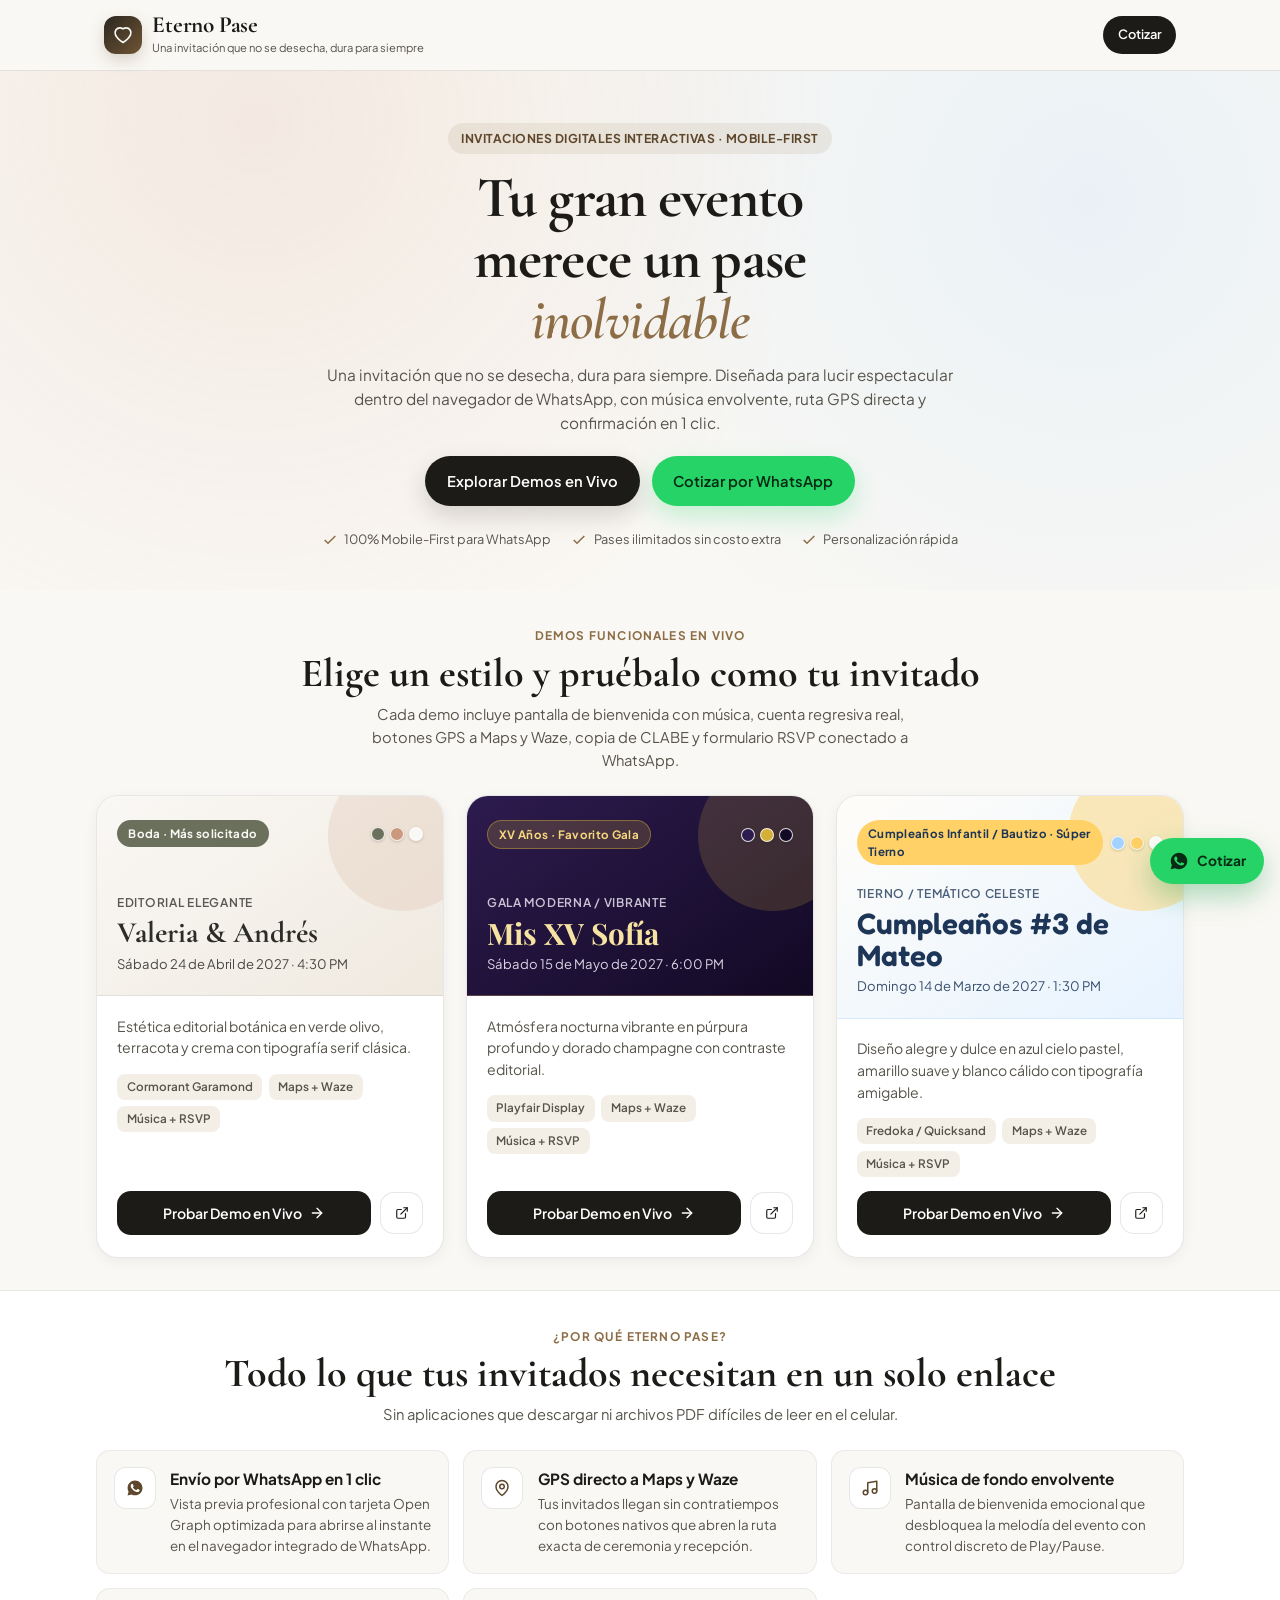
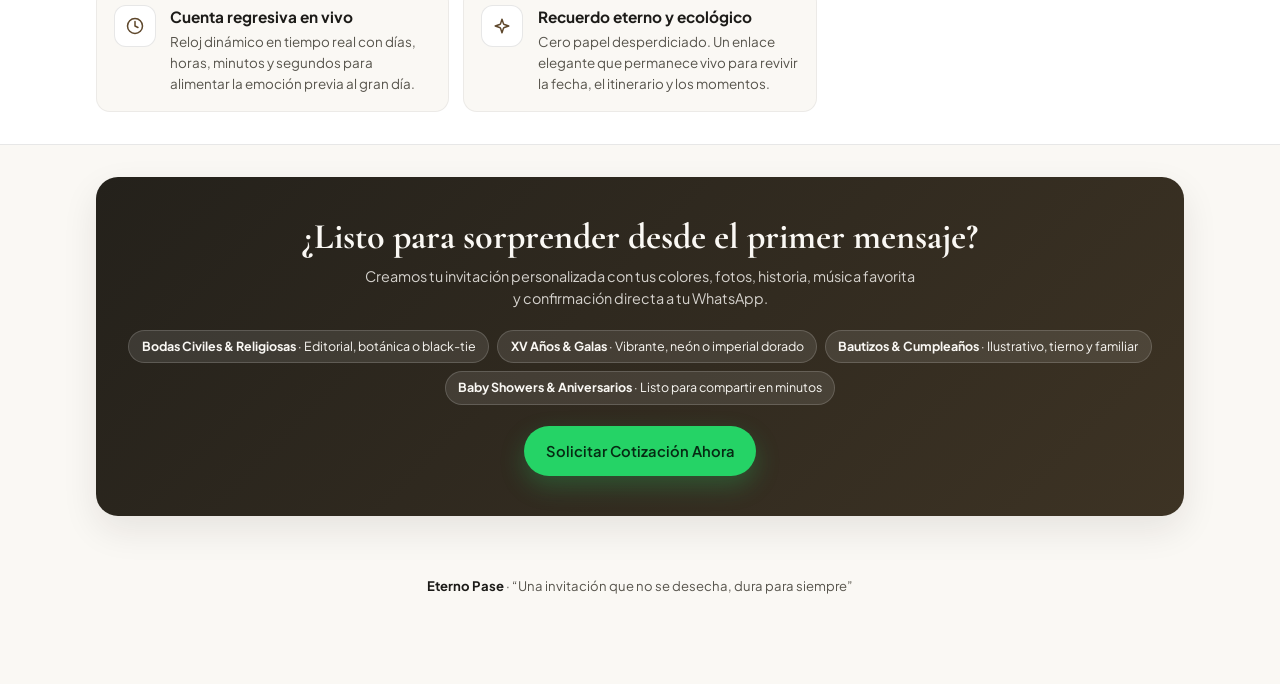
==== index.html @ 6868d81e "feat: plataforma web oficial de demostración Eterno Pase" ====
<!DOCTYPE html>
<html lang="es">
<head>
  <meta charset="UTF-8" />
  <meta name="viewport" content="width=device-width, initial-scale=1.0, viewport-fit=cover" />
  <title>Eterno Pase — Una invitación que no se desecha, dura para siempre</title>
  <meta name="description" content="Plataforma oficial de demostración de Eterno Pase. Invitaciones digitales interactivas para Bodas, XV Años y Cumpleaños con envío en 1 clic por WhatsApp, GPS, música y RSVP." />
  <meta name="theme-color" content="#FAF8F4" />

  <!-- Open Graph / WhatsApp Preview -->
  <meta property="og:type" content="website" />
  <meta property="og:locale" content="es_MX" />
  <meta property="og:site_name" content="Eterno Pase" />
  <meta property="og:title" content="Eterno Pase | Una invitación que no se desecha, dura para siempre" />
  <meta property="og:description" content="Explora nuestras demos interactivas para Boda, XV Años y Cumpleaños Infantil. Diseñadas para abrirse al instante desde WhatsApp." />
  <meta property="og:image" content="assets/og-eterno-pase.svg" />
  <meta name="twitter:card" content="summary_large_image" />

  <!-- Google Fonts para el Hub y las 3 identidades visuales -->
  <link rel="preconnect" href="https://fonts.googleapis.com" />
  <link rel="preconnect" href="https://fonts.gstatic.com" crossorigin />
  <link
    href="https://fonts.googleapis.com/css2?family=Cormorant+Garamond:ital,wght@0,600;0,700;1,500&family=Fredoka:wght@500;600;700&family=Montserrat:wght@400;500;600;700&family=Playfair+Display:ital,wght@0,600;0,700;1,500&family=Plus+Jakarta+Sans:wght@400;500;600;700;800&family=Quicksand:wght@500;600;700&display=swap"
    rel="stylesheet"
  />

  <link rel="stylesheet" href="css/main.css" />
  <link rel="stylesheet" href="css/invitations.css" />
</head>
<body>
  <!-- VISTA 1: LANDING / HUB DE DEMOS (/) -->
  <div id="ep-hub-view">
    <header class="ep-header">
      <div class="ep-header__inner">
        <a href="#inicio" class="ep-brand" aria-label="Inicio Eterno Pase">
          <div class="ep-brand__mark" aria-hidden="true">
            <svg width="20" height="20" viewBox="0 0 24 24" fill="none" stroke="currentColor" stroke-width="2" stroke-linecap="round" stroke-linejoin="round">
              <path d="M12 21s-7-4.5-9-9.2C1.2 7.5 4.2 3.5 8.3 3.5c2.1 0 3.7 1.2 3.7 1.2s1.6-1.2 3.7-1.2c4.1 0 7.1 4 5.3 8.3C19 16.5 12 21 12 21Z" />
            </svg>
          </div>
          <div class="ep-brand__copy">
            <span class="ep-brand__logo">Eterno Pase</span>
            <span class="ep-brand__slogan">Una invitación que no se desecha, dura para siempre</span>
          </div>
        </a>

        <a
          class="ep-header__cta"
          href="https://wa.me/5215657978859?text=%C2%A1Hola%20Eterno%20Pase!%20Quiero%20cotizar%20una%20invitaci%C3%B3n%20digital%20personalizada."
          target="_blank"
          rel="noopener noreferrer"
        >
          <span>Cotizar</span>
        </a>
      </div>
    </header>

    <main id="inicio">
      <!-- Hero Principal -->
      <section class="ep-hero">
        <div class="ep-container">
          <span class="ep-pill-eyebrow">Invitaciones Digitales Interactivas · Mobile-First</span>
          <h1 class="ep-hero__title">
            Tu gran evento merece un pase <em>inolvidable</em>
          </h1>
          <p class="ep-hero__subtitle">
            Una invitación que no se desecha, dura para siempre. Diseñada para lucir espectacular dentro del navegador de WhatsApp, con música envolvente, ruta GPS directa y confirmación en 1 clic.
          </p>

          <div class="ep-hero__actions">
            <a href="#catalogo-demos" class="ep-btn ep-btn--primary">Explorar Demos en Vivo</a>
            <a
              href="https://wa.me/5215657978859?text=%C2%A1Hola%20Eterno%20Pase!%20Vi%20su%20plataforma%20y%20me%20gustar%C3%ADa%20cotizar%20mi%20invitaci%C3%B3n."
              target="_blank"
              rel="noopener noreferrer"
              class="ep-btn ep-btn--whatsapp"
            >
              Cotizar por WhatsApp
            </a>
          </div>

          <div class="ep-trust-strip" aria-label="Ventajas de Eterno Pase">
            <span class="ep-trust-item">
              <svg width="16" height="16" viewBox="0 0 24 24" fill="none" stroke="currentColor" stroke-width="2.2"><polyline points="20 6 9 17 4 12" /></svg>
              <span>100% Mobile-First para WhatsApp</span>
            </span>
            <span class="ep-trust-item">
              <svg width="16" height="16" viewBox="0 0 24 24" fill="none" stroke="currentColor" stroke-width="2.2"><polyline points="20 6 9 17 4 12" /></svg>
              <span>Pases ilimitados sin costo extra</span>
            </span>
            <span class="ep-trust-item">
              <svg width="16" height="16" viewBox="0 0 24 24" fill="none" stroke="currentColor" stroke-width="2.2"><polyline points="20 6 9 17 4 12" /></svg>
              <span>Personalización rápida</span>
            </span>
          </div>
        </div>
      </section>

      <!-- Catálogo Interactivo de 3 Demos -->
      <section class="ep-section" id="catalogo-demos">
        <div class="ep-container">
          <div class="ep-section-head">
            <span class="ep-section-head__kicker">Demos Funcionales en Vivo</span>
            <h2 class="ep-section-head__title">Elige un estilo y pruébalo como tu invitado</h2>
            <p class="ep-section-head__desc">
              Cada demo incluye pantalla de bienvenida con música, cuenta regresiva real, botones GPS a Maps y Waze, copia de CLABE y formulario RSVP conectado a WhatsApp.
            </p>
          </div>

          <div class="ep-demos-grid" id="ep-demos-grid">
            <article class="ep-demo-card" data-demo-card="boda">
              <div class="ep-demo-preview ep-demo-preview--boda">
                <div class="ep-demo-preview__top">
                  <span class="ep-demo-badge">Boda · Más solicitado</span>
                  <div class="ep-demo-swatches" aria-label="Paleta de colores">
                    <span class="ep-swatch" style="background:#6B705C" title="#6B705C"></span>
                    <span class="ep-swatch" style="background:#CB997E" title="#CB997E"></span>
                    <span class="ep-swatch" style="background:#FAF8F5" title="#FAF8F5"></span>
                  </div>
                </div>
                <div class="ep-demo-preview__main">
                  <div class="ep-demo-preview__style">Editorial Elegante</div>
                  <h3 class="ep-demo-preview__title">Valeria &amp; Andrés</h3>
                  <div class="ep-demo-preview__meta">Sábado 24 de Abril de 2027 · 4:30 PM</div>
                </div>
              </div>
              <div class="ep-demo-card__body">
                <p class="ep-demo-card__desc">Estética editorial botánica en verde olivo, terracota y crema con tipografía serif clásica.</p>
                <div class="ep-demo-card__actions">
                  <button type="button" class="ep-demo-launch-btn" data-open-demo="boda">Probar Demo en Vivo →</button>
                  <a class="ep-demo-direct-link" href="boda.html" title="Abrir ruta directa">Abrir</a>
                </div>
              </div>
            </article>

            <article class="ep-demo-card" data-demo-card="xv">
              <div class="ep-demo-preview ep-demo-preview--xv">
                <div class="ep-demo-preview__top">
                  <span class="ep-demo-badge">XV Años · Favorito Gala</span>
                  <div class="ep-demo-swatches" aria-label="Paleta de colores">
                    <span class="ep-swatch" style="background:#2D1B4E" title="#2D1B4E"></span>
                    <span class="ep-swatch" style="background:#D4AF37" title="#D4AF37"></span>
                    <span class="ep-swatch" style="background:#120924" title="#120924"></span>
                  </div>
                </div>
                <div class="ep-demo-preview__main">
                  <div class="ep-demo-preview__style">Gala Moderna / Vibrante</div>
                  <h3 class="ep-demo-preview__title">Mis XV Sofía</h3>
                  <div class="ep-demo-preview__meta">Sábado 15 de Mayo de 2027 · 6:00 PM</div>
                </div>
              </div>
              <div class="ep-demo-card__body">
                <p class="ep-demo-card__desc">Atmósfera nocturna vibrante en púrpura profundo y dorado champagne con contraste editorial.</p>
                <div class="ep-demo-card__actions">
                  <button type="button" class="ep-demo-launch-btn" data-open-demo="xv">Probar Demo en Vivo →</button>
                  <a class="ep-demo-direct-link" href="xv.html" title="Abrir ruta directa">Abrir</a>
                </div>
              </div>
            </article>

            <article class="ep-demo-card" data-demo-card="cumpleanos">
              <div class="ep-demo-preview ep-demo-preview--cumpleanos">
                <div class="ep-demo-preview__top">
                  <span class="ep-demo-badge">Cumpleaños Infantil · Súper Tierno</span>
                  <div class="ep-demo-swatches" aria-label="Paleta de colores">
                    <span class="ep-swatch" style="background:#A2D2FF" title="#A2D2FF"></span>
                    <span class="ep-swatch" style="background:#FFD166" title="#FFD166"></span>
                    <span class="ep-swatch" style="background:#FFFDF9" title="#FFFDF9"></span>
                  </div>
                </div>
                <div class="ep-demo-preview__main">
                  <div class="ep-demo-preview__style">Tierno / Temático Celeste</div>
                  <h3 class="ep-demo-preview__title">Cumpleaños #3 de Mateo</h3>
                  <div class="ep-demo-preview__meta">Domingo 14 de Marzo de 2027 · 1:30 PM</div>
                </div>
              </div>
              <div class="ep-demo-card__body">
                <p class="ep-demo-card__desc">Diseño alegre y dulce en azul cielo pastel, amarillo suave y blanco cálido con tipografía amigable.</p>
                <div class="ep-demo-card__actions">
                  <button type="button" class="ep-demo-launch-btn" data-open-demo="cumpleanos">Probar Demo en Vivo →</button>
                  <a class="ep-demo-direct-link" href="cumpleanos.html" title="Abrir ruta directa">Abrir</a>
                </div>
              </div>
            </article>
          </div>
        </div>
      </section>

      <!-- Beneficios Clave -->
      <section class="ep-section ep-benefits-section" id="beneficios">
        <div class="ep-container">
          <div class="ep-section-head">
            <span class="ep-section-head__kicker">¿Por qué Eterno Pase?</span>
            <h2 class="ep-section-head__title">Todo lo que tus invitados necesitan en un solo enlace</h2>
            <p class="ep-section-head__desc">
              Sin aplicaciones que descargar ni archivos PDF difíciles de leer en el celular.
            </p>
          </div>

          <div class="ep-benefits-grid" id="ep-benefits-grid"></div>
        </div>
      </section>

      <!-- Banner Final CTA -->
      <section class="ep-section">
        <div class="ep-container">
          <div class="ep-cta-banner">
            <h2 class="ep-cta-banner__title">¿Listo para sorprender desde el primer mensaje?</h2>
            <p class="ep-cta-banner__text">
              Creamos tu invitación personalizada con tus colores, fotos, historia, música favorita y confirmación directa a tu WhatsApp.
            </p>
            <div class="ep-usecases-pills" id="ep-usecases-pills"></div>
            <a
              href="https://wa.me/5215657978859?text=%C2%A1Hola%20Eterno%20Pase!%20Me%20encantaron%20sus%20demos%20y%20quiero%20cotizar%20la%20m%C3%ADa."
              target="_blank"
              rel="noopener noreferrer"
              class="ep-btn ep-btn--whatsapp"
            >
              Solicitar Cotización Ahora
            </a>
          </div>
        </div>
      </section>
    </main>

    <footer class="ep-footer">
      <div class="ep-container">
        <strong>Eterno Pase</strong> · “Una invitación que no se desecha, dura para siempre”
      </div>
    </footer>
  </div>

  <!-- VISTA 2-4: MOTOR DE INVITACIONES INTERACTIVAS -->
  <div id="ep-demo-view" class="is-hidden"></div>

  <!-- Botón flotante directo a WhatsApp en el Hub -->
  <a
    id="ep-wa-float"
    class="ep-wa-float"
    href="https://wa.me/5215657978859?text=%C2%A1Hola%20Eterno%20Pase!%20Quiero%20cotizar%20una%20invitaci%C3%B3n%20digital."
    target="_blank"
    rel="noopener noreferrer"
    aria-label="Cotizar por WhatsApp"
  >
    <svg width="20" height="20" viewBox="0 0 24 24" fill="currentColor" aria-hidden="true">
      <path d="M12.04 2C6.58 2 2.13 6.45 2.13 11.91c0 1.75.46 3.45 1.32 4.95L2.05 22l5.25-1.38c1.45.79 3.08 1.21 4.74 1.21 5.46 0 9.91-4.45 9.91-9.91S17.5 2 12.04 2zm5.77 14.02c-.24.67-1.4 1.28-1.94 1.36-.5.08-1.13.11-1.82-.11-.42-.13-.96-.31-1.65-.61-2.91-1.26-4.81-4.2-4.96-4.39-.14-.19-1.18-1.57-1.18-3 0-1.43.75-2.13 1.01-2.42.27-.29.58-.36.77-.36.19 0 .39 0 .56.01.18.01.42-.07.66.51.24.59.82 2.02.9 2.16.07.15.12.32.02.51-.1.19-.15.32-.29.49-.15.17-.31.38-.44.51-.15.15-.3.31-.13.61.17.29.77 1.27 1.65 2.05 1.14 1.01 2.09 1.33 2.39 1.48.29.15.46.12.63-.07.17-.19.73-.85.92-1.14.19-.29.39-.24.66-.15.27.1 1.71.81 2 .95.29.15.49.22.56.34.07.12.07.7-.17 1.37z" />
    </svg>
    <span>Cotizar</span>
  </a>

  <!-- Reproductor HTML5 compartido -->
  <audio id="ep-audio-player" preload="auto" loop></audio>

  <!-- Notificación Toast -->
  <div class="ep-toast" id="ep-toast" role="status" aria-live="polite"></div>

  <script src="js/demosConfig.js?v=2"></script>
  <script src="js/audioSynth.js?v=2"></script>
  <script src="js/app.js?v=2"></script>
</body>
</html>
---- css/main.css ----
/* ==========================================================================
   ETERNO PASE — ESTILOS PRINCIPALES DEL HUB / CATÁLOGO & UTILIDADES GLOBALES
   100% Mobile-First | Optimizado para WebView de WhatsApp
   ========================================================================== */

:root {
  --ep-bg: #faf8f4;
  --ep-surface: #ffffff;
  --ep-surface-alt: #f3efe7;
  --ep-ink: #1c1b18;
  --ep-ink-soft: #57544c;
  --ep-accent: #8c6d46;
  --ep-accent-deep: #5e472b;
  --ep-border: rgba(28, 27, 24, 0.1);
  --ep-wa: #25d366;
  --ep-wa-dark: #169c49;
  --ep-radius-lg: 22px;
  --ep-radius-md: 14px;
  --ep-radius-pill: 999px;
  --ep-shadow-sm: 0 4px 14px rgba(28, 27, 24, 0.05);
  --ep-shadow-md: 0 14px 36px rgba(28, 27, 24, 0.09);
  --ep-font-display: 'Cormorant Garamond', Georgia, serif;
  --ep-font-body: 'Plus Jakarta Sans', -apple-system, BlinkMacSystemFont, 'Segoe UI', sans-serif;
}

*,
*::before,
*::after {
  box-sizing: border-box;
  -webkit-tap-highlight-color: transparent;
}

html {
  scroll-behavior: smooth;
  font-size: 16px;
}

body {
  margin: 0;
  min-height: 100dvh;
  background-color: var(--ep-bg);
  color: var(--ep-ink);
  font-family: var(--ep-font-body);
  line-height: 1.55;
  -webkit-font-smoothing: antialiased;
  overflow-x: hidden;
}

img,
svg {
  display: block;
  max-width: 100%;
}

button,
input,
select,
textarea {
  font-family: inherit;
}

a {
  color: inherit;
  text-decoration: none;
}

.is-hidden {
  display: none !important;
}

.sr-only {
  position: absolute;
  width: 1px;
  height: 1px;
  padding: 0;
  margin: -1px;
  overflow: hidden;
  clip: rect(0, 0, 0, 0);
  white-space: nowrap;
  border: 0;
}

/* ==========================================================================
   HEADER MINIMALISTA DE MARCA
   ========================================================================== */

.ep-header {
  position: sticky;
  top: 0;
  z-index: 40;
  background: rgba(250, 248, 244, 0.88);
  backdrop-filter: blur(14px);
  -webkit-backdrop-filter: blur(14px);
  border-bottom: 1px solid var(--ep-border);
}

.ep-header__inner {
  max-width: 1120px;
  margin: 0 auto;
  padding: 0.75rem 1rem;
  display: flex;
  align-items: center;
  justify-content: space-between;
  gap: 0.75rem;
}

.ep-brand {
  display: flex;
  align-items: center;
  gap: 0.65rem;
  min-width: 0;
}

.ep-brand__mark {
  width: 38px;
  height: 38px;
  flex-shrink: 0;
  border-radius: 12px;
  background: linear-gradient(135deg, #2b2720 0%, #6f5534 100%);
  color: #faf8f4;
  display: grid;
  place-items: center;
  box-shadow: 0 6px 16px rgba(94, 71, 43, 0.22);
}

.ep-brand__copy {
  display: flex;
  flex-direction: column;
  min-width: 0;
}

.ep-brand__logo {
  font-family: var(--ep-font-display);
  font-size: 1.45rem;
  font-weight: 700;
  line-height: 1;
  letter-spacing: -0.01em;
  color: var(--ep-ink);
}

.ep-brand__slogan {
  font-size: 0.7rem;
  color: var(--ep-ink-soft);
  white-space: nowrap;
  overflow: hidden;
  text-overflow: ellipsis;
  margin-top: 2px;
}

.ep-header__cta {
  flex-shrink: 0;
  display: inline-flex;
  align-items: center;
  gap: 0.4rem;
  padding: 0.55rem 0.9rem;
  border-radius: var(--ep-radius-pill);
  background: var(--ep-ink);
  color: #ffffff;
  font-size: 0.8rem;
  font-weight: 600;
  transition: transform 0.2s ease, background-color 0.2s ease;
}

.ep-header__cta:hover {
  background: var(--ep-accent-deep);
  transform: translateY(-1px);
}

/* ==========================================================================
   CONTENEDOR PRINCIPAL DEL HUB
   ========================================================================== */

.ep-container {
  width: 100%;
  max-width: 1120px;
  margin: 0 auto;
  padding: 0 1rem;
}

/* ==========================================================================
   HERO COMPACTO MOBILE-FIRST
   ========================================================================== */

.ep-hero {
  position: relative;
  padding: 2.25rem 0 1.75rem;
  text-align: center;
}

.ep-hero::before {
  content: '';
  position: absolute;
  inset: 0;
  background:
    radial-gradient(circle at 20% 10%, rgba(203, 153, 126, 0.16), transparent 52%),
    radial-gradient(circle at 85% 25%, rgba(162, 210, 255, 0.18), transparent 48%);
  pointer-events: none;
  z-index: -1;
}

.ep-pill-eyebrow {
  display: inline-flex;
  align-items: center;
  gap: 0.45rem;
  padding: 0.38rem 0.85rem;
  border-radius: var(--ep-radius-pill);
  background: rgba(140, 109, 70, 0.11);
  color: var(--ep-accent-deep);
  font-size: 0.76rem;
  font-weight: 700;
  letter-spacing: 0.04em;
  text-transform: uppercase;
}

.ep-hero__title {
  font-family: var(--ep-font-display);
  font-size: clamp(2.15rem, 6.5vw, 3.6rem);
  font-weight: 700;
  line-height: 1.06;
  margin: 0.9rem auto 0.75rem;
  max-width: 18ch;
  letter-spacing: -0.015em;
}

.ep-hero__title em {
  font-style: italic;
  color: var(--ep-accent);
  font-weight: 600;
}

.ep-hero__subtitle {
  margin: 0 auto 1.35rem;
  max-width: 58ch;
  font-size: 0.96rem;
  color: var(--ep-ink-soft);
}

.ep-hero__actions {
  display: flex;
  flex-wrap: wrap;
  justify-content: center;
  gap: 0.75rem;
  margin-bottom: 1.5rem;
}

.ep-btn {
  display: inline-flex;
  align-items: center;
  justify-content: center;
  gap: 0.5rem;
  border: 0;
  border-radius: var(--ep-radius-pill);
  padding: 0.85rem 1.35rem;
  font-size: 0.92rem;
  font-weight: 600;
  cursor: pointer;
  transition: transform 0.2s ease, box-shadow 0.2s ease, background-color 0.2s ease;
}

.ep-btn:active {
  transform: scale(0.98);
}

.ep-btn--primary {
  background: var(--ep-ink);
  color: #ffffff;
  box-shadow: 0 10px 24px rgba(28, 27, 24, 0.16);
}

.ep-btn--primary:hover {
  background: #2f2c26;
  transform: translateY(-1px);
}

.ep-btn--whatsapp {
  background: var(--ep-wa);
  color: #062a13;
  box-shadow: 0 10px 24px rgba(37, 211, 102, 0.25);
}

.ep-btn--whatsapp:hover {
  background: #20bd5b;
  transform: translateY(-1px);
}

.ep-btn--ghost {
  background: var(--ep-surface);
  color: var(--ep-ink);
  border: 1px solid var(--ep-border);
}

.ep-trust-strip {
  display: flex;
  flex-wrap: wrap;
  justify-content: center;
  gap: 0.65rem 1.25rem;
  font-size: 0.8rem;
  color: var(--ep-ink-soft);
}

.ep-trust-item {
  display: inline-flex;
  align-items: center;
  gap: 0.38rem;
}

.ep-trust-item svg {
  color: var(--ep-accent);
  flex-shrink: 0;
}

/* ==========================================================================
   SECCIÓN CATÁLOGO DE DEMOS INTERACTIVAS
   ========================================================================== */

.ep-section {
  padding: 2rem 0;
}

.ep-section-head {
  text-align: center;
  margin-bottom: 1.5rem;
}

.ep-section-head__kicker {
  display: inline-block;
  font-size: 0.74rem;
  font-weight: 700;
  letter-spacing: 0.1em;
  text-transform: uppercase;
  color: var(--ep-accent);
  margin-bottom: 0.35rem;
}

.ep-section-head__title {
  font-family: var(--ep-font-display);
  font-size: clamp(1.75rem, 4.5vw, 2.5rem);
  line-height: 1.12;
  margin: 0 0 0.45rem;
}

.ep-section-head__desc {
  margin: 0 auto;
  max-width: 52ch;
  font-size: 0.92rem;
  color: var(--ep-ink-soft);
}

.ep-demos-grid {
  display: grid;
  grid-template-columns: 1fr;
  gap: 1.25rem;
}

.ep-demo-card {
  background: var(--ep-surface);
  border: 1px solid var(--ep-border);
  border-radius: var(--ep-radius-lg);
  overflow: hidden;
  box-shadow: var(--ep-shadow-sm);
  display: flex;
  flex-direction: column;
  transition: transform 0.25s ease, box-shadow 0.25s ease;
}

.ep-demo-card:hover {
  transform: translateY(-4px);
  box-shadow: var(--ep-shadow-md);
}

/* Vista previa temática dentro de cada tarjeta */
.ep-demo-preview {
  position: relative;
  padding: 1.5rem 1.25rem 1.35rem;
  min-height: 200px;
  display: flex;
  flex-direction: column;
  justify-content: space-between;
  overflow: hidden;
}

.ep-demo-preview::after {
  content: '';
  position: absolute;
  width: 150px;
  height: 150px;
  border-radius: 50%;
  right: -35px;
  top: -35px;
  opacity: 0.18;
  pointer-events: none;
}

.ep-demo-preview--boda {
  background: linear-gradient(145deg, #faf8f5 0%, #efe9df 100%);
  color: #2b2d26;
  border-bottom: 1px solid rgba(107, 112, 92, 0.18);
}

.ep-demo-preview--boda::after {
  background: #cb997e;
}

.ep-demo-preview--xv {
  background: linear-gradient(145deg, #2d1b4e 0%, #120924 100%);
  color: #f9f5ff;
  border-bottom: 1px solid rgba(212, 175, 55, 0.28);
}

.ep-demo-preview--xv::after {
  background: #d4af37;
}

.ep-demo-preview--cumpleanos {
  background: linear-gradient(145deg, #fffdf9 0%, #e7f3ff 100%);
  color: #1d3557;
  border-bottom: 1px solid rgba(162, 210, 255, 0.45);
}

.ep-demo-preview--cumpleanos::after {
  background: #ffd166;
  opacity: 0.45;
}

.ep-demo-preview__top {
  display: flex;
  align-items: center;
  justify-content: space-between;
  gap: 0.5rem;
  position: relative;
  z-index: 1;
}

.ep-demo-badge {
  display: inline-flex;
  align-items: center;
  padding: 0.28rem 0.7rem;
  border-radius: var(--ep-radius-pill);
  font-size: 0.72rem;
  font-weight: 700;
  letter-spacing: 0.03em;
}

.ep-demo-preview--boda .ep-demo-badge {
  background: #6b705c;
  color: #faf8f5;
}

.ep-demo-preview--xv .ep-demo-badge {
  background: rgba(212, 175, 55, 0.2);
  color: #f5d87e;
  border: 1px solid rgba(212, 175, 55, 0.45);
}

.ep-demo-preview--cumpleanos .ep-demo-badge {
  background: #ffd166;
  color: #1d3557;
}

.ep-demo-swatches {
  display: flex;
  align-items: center;
  gap: 5px;
}

.ep-swatch {
  width: 14px;
  height: 14px;
  border-radius: 50%;
  border: 1.5px solid rgba(255, 255, 255, 0.85);
  box-shadow: 0 1px 3px rgba(0, 0, 0, 0.16);
}

.ep-demo-preview__main {
  margin-top: 1.25rem;
  position: relative;
  z-index: 1;
}

.ep-demo-preview__style {
  font-size: 0.75rem;
  font-weight: 600;
  letter-spacing: 0.06em;
  text-transform: uppercase;
  opacity: 0.78;
}

.ep-demo-preview__title {
  margin: 0.25rem 0 0.3rem;
  font-size: 1.85rem;
  line-height: 1.08;
}

.ep-demo-preview--boda .ep-demo-preview__title {
  font-family: 'Cormorant Garamond', Georgia, serif;
  font-weight: 700;
}

.ep-demo-preview--xv .ep-demo-preview__title {
  font-family: 'Playfair Display', Georgia, serif;
  font-weight: 700;
  color: #f6e2a1;
}

.ep-demo-preview--cumpleanos .ep-demo-preview__title {
  font-family: 'Fredoka', 'Quicksand', sans-serif;
  font-weight: 600;
}

.ep-demo-preview__meta {
  font-size: 0.82rem;
  opacity: 0.86;
}

.ep-demo-card__body {
  padding: 1.2rem 1.25rem 1.35rem;
  display: flex;
  flex-direction: column;
  flex: 1;
  gap: 0.9rem;
}

.ep-demo-card__desc {
  margin: 0;
  font-size: 0.88rem;
  color: var(--ep-ink-soft);
}

.ep-demo-card__chips {
  display: flex;
  flex-wrap: wrap;
  gap: 0.4rem;
}

.ep-chip {
  font-size: 0.73rem;
  font-weight: 600;
  padding: 0.25rem 0.6rem;
  border-radius: 8px;
  background: var(--ep-surface-alt);
  color: var(--ep-ink-soft);
}

.ep-demo-card__actions {
  margin-top: auto;
  display: grid;
  grid-template-columns: 1fr auto;
  gap: 0.55rem;
  align-items: center;
}

.ep-demo-launch-btn {
  width: 100%;
  padding: 0.8rem 1rem;
  border-radius: var(--ep-radius-md);
  border: 0;
  background: var(--ep-ink);
  color: #ffffff;
  font-size: 0.88rem;
  font-weight: 600;
  cursor: pointer;
  display: inline-flex;
  align-items: center;
  justify-content: center;
  gap: 0.45rem;
  transition: background-color 0.2s ease, transform 0.2s ease;
}

.ep-demo-launch-btn:hover {
  background: var(--ep-accent-deep);
  transform: translateY(-1px);
}

.ep-demo-direct-link {
  display: inline-flex;
  align-items: center;
  justify-content: center;
  padding: 0.8rem 0.85rem;
  border-radius: var(--ep-radius-md);
  border: 1px solid var(--ep-border);
  background: var(--ep-surface);
  color: var(--ep-ink);
  font-size: 0.8rem;
  font-weight: 600;
  transition: background-color 0.2s ease;
}

.ep-demo-direct-link:hover {
  background: var(--ep-surface-alt);
}

/* ==========================================================================
   SECCIÓN DE BENEFICIOS CLAVE
   ========================================================================== */

.ep-benefits-section {
  background: var(--ep-surface);
  border-top: 1px solid var(--ep-border);
  border-bottom: 1px solid var(--ep-border);
}

.ep-benefits-grid {
  display: grid;
  grid-template-columns: 1fr;
  gap: 0.9rem;
}

.ep-benefit-card {
  display: flex;
  align-items: flex-start;
  gap: 0.9rem;
  padding: 1rem 1.05rem;
  border-radius: var(--ep-radius-md);
  background: var(--ep-bg);
  border: 1px solid rgba(28, 27, 24, 0.06);
}

.ep-benefit-card__icon {
  width: 42px;
  height: 42px;
  flex-shrink: 0;
  border-radius: 12px;
  background: #ffffff;
  color: var(--ep-accent-deep);
  border: 1px solid var(--ep-border);
  display: grid;
  place-items: center;
}

.ep-benefit-card__title {
  margin: 0 0 0.2rem;
  font-size: 0.96rem;
  font-weight: 700;
}

.ep-benefit-card__text {
  margin: 0;
  font-size: 0.84rem;
  color: var(--ep-ink-soft);
}

/* ==========================================================================
   BANNER FINAL DE CONVERSIÓN Y FOOTER
   ========================================================================== */

.ep-cta-banner {
  background: linear-gradient(135deg, #24211b 0%, #3d3324 100%);
  color: #faf8f4;
  border-radius: var(--ep-radius-lg);
  padding: 1.75rem 1.35rem;
  text-align: center;
  box-shadow: var(--ep-shadow-md);
}

.ep-cta-banner__title {
  font-family: var(--ep-font-display);
  font-size: clamp(1.65rem, 5vw, 2.25rem);
  line-height: 1.12;
  margin: 0 0 0.5rem;
}

.ep-cta-banner__text {
  margin: 0 auto 1.25rem;
  max-width: 50ch;
  font-size: 0.9rem;
  color: rgba(250, 248, 244, 0.82);
}

.ep-usecases-pills {
  display: flex;
  flex-wrap: wrap;
  justify-content: center;
  gap: 0.5rem;
  margin-bottom: 1.35rem;
}

.ep-usecase-pill {
  padding: 0.38rem 0.78rem;
  border-radius: var(--ep-radius-pill);
  background: rgba(255, 255, 255, 0.1);
  border: 1px solid rgba(255, 255, 255, 0.16);
  font-size: 0.78rem;
}

.ep-footer {
  padding: 1.75rem 1rem 5.5rem;
  text-align: center;
  font-size: 0.82rem;
  color: var(--ep-ink-soft);
}

.ep-footer strong {
  color: var(--ep-ink);
}

/* ==========================================================================
   BOTÓN FLOTANTE DE WHATSAPP Y NOTIFICACIÓN TOAST
   ========================================================================== */

.ep-wa-float {
  position: fixed;
  right: 1rem;
  bottom: max(1rem, env(safe-area-inset-bottom));
  z-index: 60;
  display: inline-flex;
  align-items: center;
  gap: 0.5rem;
  padding: 0.78rem 1.15rem;
  border-radius: var(--ep-radius-pill);
  background: var(--ep-wa);
  color: #062a13;
  font-size: 0.86rem;
  font-weight: 700;
  box-shadow: 0 12px 28px rgba(22, 156, 73, 0.34);
  transition: transform 0.2s ease, box-shadow 0.2s ease;
}

.ep-wa-float:hover {
  transform: translateY(-2px);
  box-shadow: 0 16px 32px rgba(22, 156, 73, 0.42);
}

.ep-toast {
  position: fixed;
  left: 50%;
  bottom: 5rem;
  transform: translate(-50%, 16px);
  z-index: 90;
  background: #18181b;
  color: #ffffff;
  padding: 0.72rem 1.15rem;
  border-radius: var(--ep-radius-pill);
  font-size: 0.84rem;
  font-weight: 600;
  box-shadow: 0 12px 28px rgba(0, 0, 0, 0.28);
  opacity: 0;
  pointer-events: none;
  transition: opacity 0.25s ease, transform 0.25s ease;
  max-width: calc(100vw - 2rem);
  text-align: center;
}

.ep-toast.is-visible {
  opacity: 1;
  transform: translate(-50%, 0);
}

/* ==========================================================================
   RESPONSIVE TABLET Y DESKTOP
   ========================================================================== */

@media (min-width: 720px) {
  .ep-header__inner {
    padding: 0.85rem 1.5rem;
  }

  .ep-hero {
    padding: 3.25rem 0 2.5rem;
  }

  .ep-demos-grid {
    grid-template-columns: repeat(3, 1fr);
    gap: 1.35rem;
  }

  .ep-benefits-grid {
    grid-template-columns: repeat(2, 1fr);
  }

  .ep-benefits-grid .ep-benefit-card:last-child {
    grid-column: 1 / -1;
  }

  .ep-cta-banner {
    padding: 2.5rem 2rem;
  }
}

@media (min-width: 980px) {
  .ep-benefits-grid {
    grid-template-columns: repeat(3, 1fr);
  }

  .ep-benefits-grid .ep-benefit-card:last-child {
    grid-column: auto;
  }
}
---- css/invitations.css ----
/* ==========================================================================
   ETERNO PASE — MOTOR DE INVITACIONES INTERACTIVAS (3 IDENTIDADES VISUALES)
   1. Boda: #6B705C / #CB997E / #FAF8F5 | Cormorant Garamond + Plus Jakarta Sans
   2. XV Años: #2D1B4E / #D4AF37 / #120924 | Playfair Display + Montserrat
   3. Cumpleaños: #A2D2FF / #FFD166 / #FFFDF9 | Fredoka/Quicksand + Plus Jakarta Sans
   ========================================================================== */

.ep-demo-stage {
  min-height: 100dvh;
  position: relative;
  transition: background-color 0.3s ease, color 0.3s ease;
}

/* ---------- TEMA 1: BODA (Valeria & Andrés) ---------- */
.ep-demo-stage[data-demo-theme='boda'] {
  --inv-primary: #6b705c;
  --inv-secondary: #cb997e;
  --inv-bg: #faf8f5;
  --inv-surface: #ffffff;
  --inv-surface-soft: #f3efe8;
  --inv-text: #2b2d26;
  --inv-muted: #666a5d;
  --inv-border: rgba(107, 112, 92, 0.22);
  --inv-btn-text: #faf8f5;
  --inv-font-display: 'Cormorant Garamond', Georgia, serif;
  --inv-font-body: 'Plus Jakarta Sans', system-ui, sans-serif;
  --inv-splash-bg: linear-gradient(160deg, #faf8f5 0%, #ede6dc 100%);
  --inv-card-shadow: 0 12px 32px rgba(43, 45, 38, 0.06);
  --inv-input-bg: #fcfbf9;
}

/* ---------- TEMA 2: XV AÑOS (Mis XV Sofía) ---------- */
.ep-demo-stage[data-demo-theme='xv'] {
  --inv-primary: #2d1b4e;
  --inv-secondary: #d4af37;
  --inv-bg: #120924;
  --inv-surface: #1e1138;
  --inv-surface-soft: #271647;
  --inv-text: #f9f5ff;
  --inv-muted: #d5c7ea;
  --inv-border: rgba(212, 175, 55, 0.28);
  --inv-btn-text: #120924;
  --inv-font-display: 'Playfair Display', Georgia, serif;
  --inv-font-body: 'Montserrat', system-ui, sans-serif;
  --inv-splash-bg: radial-gradient(circle at top, #3c2268 0%, #120924 72%);
  --inv-card-shadow: 0 16px 38px rgba(0, 0, 0, 0.35);
  --inv-input-bg: #160c2b;
}

/* ---------- TEMA 3: CUMPLEAÑOS (Mateo #3) ---------- */
.ep-demo-stage[data-demo-theme='cumpleanos'] {
  --inv-primary: #a2d2ff;
  --inv-secondary: #ffd166;
  --inv-bg: #fffdf9;
  --inv-surface: #ffffff;
  --inv-surface-soft: #eef7ff;
  --inv-text: #1d3557;
  --inv-muted: #457b9d;
  --inv-border: rgba(69, 123, 157, 0.2);
  --inv-btn-text: #1d3557;
  --inv-font-display: 'Fredoka', 'Quicksand', sans-serif;
  --inv-font-body: 'Plus Jakarta Sans', system-ui, sans-serif;
  --inv-splash-bg: linear-gradient(160deg, #fffdf9 0%, #dff0ff 100%);
  --inv-card-shadow: 0 12px 30px rgba(29, 53, 87, 0.08);
  --inv-input-bg: #f8fbff;
}

.ep-demo-stage {
  background-color: var(--inv-bg);
  color: var(--inv-text);
  font-family: var(--inv-font-body);
}

/* ==========================================================================
   BARRA SUPERIOR DISCRETA DE NAVEGACIÓN DEL CATÁLOGO
   ========================================================================== */

.inv-topbar {
  position: sticky;
  top: 0;
  z-index: 70;
  display: flex;
  align-items: center;
  justify-content: space-between;
  gap: 0.5rem;
  padding: 0.6rem 0.85rem;
  background: rgba(18, 18, 22, 0.84);
  color: #ffffff;
  backdrop-filter: blur(12px);
  -webkit-backdrop-filter: blur(12px);
  border-bottom: 1px solid rgba(255, 255, 255, 0.12);
}

.inv-back-btn {
  display: inline-flex;
  align-items: center;
  gap: 0.4rem;
  background: rgba(255, 255, 255, 0.12);
  color: #ffffff;
  border: 1px solid rgba(255, 255, 255, 0.18);
  border-radius: 999px;
  padding: 0.42rem 0.85rem;
  font-size: 0.78rem;
  font-weight: 600;
  cursor: pointer;
  white-space: nowrap;
  transition: background-color 0.2s ease;
}

.inv-back-btn:hover {
  background: rgba(255, 255, 255, 0.22);
}

.inv-switcher {
  display: flex;
  align-items: center;
  gap: 0.3rem;
  overflow-x: auto;
  scrollbar-width: none;
}

.inv-switcher::-webkit-scrollbar {
  display: none;
}

.inv-switch-pill {
  border: 0;
  border-radius: 999px;
  padding: 0.36rem 0.68rem;
  background: transparent;
  color: rgba(255, 255, 255, 0.72);
  font-size: 0.74rem;
  font-weight: 600;
  cursor: pointer;
  white-space: nowrap;
  transition: background-color 0.2s ease, color 0.2s ease;
}

.inv-switch-pill.is-active {
  background: #ffffff;
  color: #18181b;
}

/* ==========================================================================
   PANTALLA DE BIENVENIDA (SPLASH SCREEN)
   ========================================================================== */

.inv-splash {
  position: fixed;
  inset: 0;
  z-index: 65;
  min-height: 100dvh;
  background: var(--inv-splash-bg);
  color: var(--inv-text);
  display: flex;
  align-items: center;
  justify-content: center;
  padding: 4.5rem 1.35rem 2rem;
  text-align: center;
  transition: opacity 0.55s ease, transform 0.55s ease, visibility 0.55s ease;
}

.inv-splash.is-dismissed {
  opacity: 0;
  transform: scale(1.03);
  visibility: hidden;
  pointer-events: none;
}

.inv-splash__card {
  width: 100%;
  max-width: 420px;
  background: var(--inv-surface);
  border: 1px solid var(--inv-border);
  border-radius: 28px;
  padding: 2.25rem 1.5rem;
  box-shadow: var(--inv-card-shadow);
  position: relative;
}

.inv-splash__seal {
  width: 82px;
  height: 82px;
  margin: 0 auto 1.25rem;
  border-radius: 50%;
  display: grid;
  place-items: center;
  font-family: var(--inv-font-display);
  font-size: 1.45rem;
  font-weight: 700;
  letter-spacing: 0.04em;
  border: 2px solid var(--inv-secondary);
  background: var(--inv-surface-soft);
  color: var(--inv-text);
  box-shadow: 0 8px 22px rgba(0, 0, 0, 0.08);
  animation: epPulseSeal 2.8s ease-in-out infinite;
}

@keyframes epPulseSeal {
  0%,
  100% {
    transform: scale(1);
  }
  50% {
    transform: scale(1.04);
  }
}

.inv-splash__eyebrow {
  font-size: 0.76rem;
  font-weight: 700;
  letter-spacing: 0.14em;
  text-transform: uppercase;
  color: var(--inv-muted);
  margin: 0 0 0.45rem;
}

.inv-splash__title {
  font-family: var(--inv-font-display);
  font-size: clamp(2.1rem, 8vw, 2.85rem);
  line-height: 1.06;
  margin: 0 0 0.75rem;
}

.ep-demo-stage[data-demo-theme='xv'] .inv-splash__title {
  color: #f3d678;
}

.inv-splash__subtext {
  font-size: 0.9rem;
  color: var(--inv-muted);
  margin: 0 0 1.5rem;
}

.inv-splash__btn {
  width: 100%;
  border: 0;
  border-radius: 999px;
  padding: 1rem 1.35rem;
  font-size: 0.98rem;
  font-weight: 700;
  cursor: pointer;
  display: inline-flex;
  align-items: center;
  justify-content: center;
  gap: 0.55rem;
  background: var(--inv-primary);
  color: var(--inv-btn-text);
  box-shadow: 0 10px 24px rgba(0, 0, 0, 0.14);
  transition: transform 0.2s ease, filter 0.2s ease;
}

.ep-demo-stage[data-demo-theme='xv'] .inv-splash__btn {
  background: linear-gradient(135deg, #d4af37 0%, #f1d37a 100%);
  color: #120924;
}

.ep-demo-stage[data-demo-theme='cumpleanos'] .inv-splash__btn {
  background: linear-gradient(135deg, #a2d2ff 0%, #74b9ff 100%);
  color: #1d3557;
}

.inv-splash__btn:hover {
  transform: translateY(-2px);
  filter: brightness(1.04);
}

.inv-splash__music-hint {
  margin: 0.9rem 0 0;
  font-size: 0.75rem;
  color: var(--inv-muted);
  display: flex;
  align-items: center;
  justify-content: center;
  gap: 0.35rem;
}

/* ==========================================================================
   BOTÓN FLOTANTE DE MÚSICA (PLAY / PAUSE)
   ========================================================================== */

.inv-music-fab {
  position: fixed;
  left: 1rem;
  bottom: max(1rem, env(safe-area-inset-bottom));
  z-index: 62;
  display: inline-flex;
  align-items: center;
  gap: 0.55rem;
  padding: 0.62rem 0.95rem 0.62rem 0.75rem;
  border-radius: 999px;
  border: 1px solid var(--inv-border);
  background: var(--inv-surface);
  color: var(--inv-text);
  box-shadow: 0 10px 26px rgba(0, 0, 0, 0.2);
  cursor: pointer;
  max-width: calc(100vw - 9.5rem);
  transition: transform 0.2s ease;
}

.inv-music-fab:hover {
  transform: translateY(-2px);
}

.inv-music-fab__icon {
  width: 30px;
  height: 30px;
  border-radius: 50%;
  background: var(--inv-secondary);
  color: #18181b;
  display: grid;
  place-items: center;
  flex-shrink: 0;
}

.inv-music-fab__info {
  display: flex;
  flex-direction: column;
  align-items: flex-start;
  min-width: 0;
  text-align: left;
}

.inv-music-fab__label {
  font-size: 0.73rem;
  font-weight: 700;
  line-height: 1.15;
  white-space: nowrap;
  overflow: hidden;
  text-overflow: ellipsis;
  max-width: 145px;
}

.inv-music-fab__state {
  font-size: 0.66rem;
  color: var(--inv-muted);
}

.inv-eq-bars {
  display: inline-flex;
  align-items: flex-end;
  gap: 2px;
  height: 12px;
}

.inv-eq-bars span {
  width: 2.5px;
  height: 4px;
  border-radius: 2px;
  background: currentColor;
}

.inv-music-fab.is-playing .inv-eq-bars span:nth-child(1) {
  animation: epEq 0.7s ease-in-out infinite alternate;
}

.inv-music-fab.is-playing .inv-eq-bars span:nth-child(2) {
  animation: epEq 0.55s ease-in-out 0.15s infinite alternate;
}

.inv-music-fab.is-playing .inv-eq-bars span:nth-child(3) {
  animation: epEq 0.8s ease-in-out 0.3s infinite alternate;
}

@keyframes epEq {
  from {
    height: 3px;
  }
  to {
    height: 12px;
  }
}

/* ==========================================================================
   CUERPO DE LA INVITACIÓN (CONTENEDOR MOBILE-FIRST)
   ========================================================================== */

.inv-shell {
  width: 100%;
  max-width: 560px;
  margin: 0 auto;
  padding: 1.25rem 1rem 6rem;
  display: flex;
  flex-direction: column;
  gap: 1.35rem;
}

.inv-card {
  background: var(--inv-surface);
  border: 1px solid var(--inv-border);
  border-radius: 24px;
  padding: 1.65rem 1.25rem;
  box-shadow: var(--inv-card-shadow);
  position: relative;
  overflow: hidden;
}

.inv-card__eyebrow {
  display: block;
  text-align: center;
  font-size: 0.72rem;
  font-weight: 700;
  letter-spacing: 0.14em;
  text-transform: uppercase;
  color: var(--inv-muted);
  margin-bottom: 0.4rem;
}

.inv-card__title {
  font-family: var(--inv-font-display);
  font-size: clamp(1.7rem, 5.5vw, 2.2rem);
  line-height: 1.12;
  text-align: center;
  margin: 0 0 0.55rem;
}

.ep-demo-stage[data-demo-theme='xv'] .inv-card__title {
  color: #f3d678;
}

.inv-card__subtitle {
  text-align: center;
  font-size: 0.88rem;
  color: var(--inv-muted);
  margin: 0 auto 1.25rem;
  max-width: 42ch;
}

/* ---------- PORTADA HERO ---------- */
.inv-hero {
  text-align: center;
  padding: 2.2rem 1.35rem;
}

.ep-demo-stage[data-demo-theme='boda'] .inv-hero {
  background: linear-gradient(180deg, #ffffff 0%, #f6f2eb 100%);
}

.ep-demo-stage[data-demo-theme='xv'] .inv-hero {
  background: radial-gradient(circle at top, #351e5d 0%, #1b0f32 100%);
}

.ep-demo-stage[data-demo-theme='cumpleanos'] .inv-hero {
  background: linear-gradient(180deg, #ffffff 0%, #eef7ff 100%);
}

.inv-ornament {
  width: 56px;
  height: 56px;
  margin: 0 auto 0.85rem;
  border-radius: 50%;
  background: var(--inv-surface-soft);
  border: 1.5px solid var(--inv-secondary);
  display: grid;
  place-items: center;
  color: var(--inv-text);
}

.inv-hero__headline {
  font-family: var(--inv-font-display);
  font-size: clamp(2.35rem, 9vw, 3.35rem);
  line-height: 1.04;
  margin: 0.35rem 0 0.65rem;
}

.ep-demo-stage[data-demo-theme='xv'] .inv-hero__headline {
  color: #f4d87c;
}

.inv-hero__date {
  display: inline-block;
  padding: 0.4rem 0.9rem;
  border-radius: 999px;
  background: var(--inv-surface-soft);
  border: 1px solid var(--inv-border);
  font-size: 0.82rem;
  font-weight: 700;
  margin-bottom: 1.05rem;
}

.inv-hero__quote {
  font-family: var(--inv-font-display);
  font-style: italic;
  font-size: 1.25rem;
  line-height: 1.35;
  color: var(--inv-muted);
  margin: 0 auto 1rem;
  max-width: 34ch;
}

.inv-hero__city {
  display: inline-flex;
  align-items: center;
  gap: 0.35rem;
  font-size: 0.82rem;
  font-weight: 600;
  color: var(--inv-muted);
}

/* ---------- CUENTA REGRESIVA EN VIVO ---------- */
.inv-countdown-grid {
  display: grid;
  grid-template-columns: repeat(4, 1fr);
  gap: 0.55rem;
}

.inv-time-box {
  background: var(--inv-surface-soft);
  border: 1px solid var(--inv-border);
  border-radius: 16px;
  padding: 0.85rem 0.35rem;
  text-align: center;
}

.inv-time-box__value {
  display: block;
  font-family: var(--inv-font-display);
  font-size: clamp(1.65rem, 6vw, 2.2rem);
  font-weight: 700;
  line-height: 1;
}

.ep-demo-stage[data-demo-theme='xv'] .inv-time-box__value {
  color: #d4af37;
}

.inv-time-box__label {
  display: block;
  margin-top: 0.3rem;
  font-size: 0.68rem;
  font-weight: 700;
  letter-spacing: 0.06em;
  text-transform: uppercase;
  color: var(--inv-muted);
}

/* ---------- PADRES / ANFITRIONES ---------- */
.inv-hosts-list {
  display: grid;
  gap: 0.75rem;
}

.inv-host-item {
  text-align: center;
  padding: 0.85rem 1rem;
  border-radius: 16px;
  background: var(--inv-surface-soft);
  border: 1px solid var(--inv-border);
}

.inv-host-item__role {
  display: block;
  font-size: 0.72rem;
  font-weight: 700;
  text-transform: uppercase;
  letter-spacing: 0.08em;
  color: var(--inv-muted);
  margin-bottom: 0.2rem;
}

.inv-host-item__names {
  font-family: var(--inv-font-display);
  font-size: 1.32rem;
  font-weight: 600;
}

/* ---------- UBICACIONES (MAPS & WAZE) ---------- */
.inv-locations-list {
  display: grid;
  gap: 1rem;
}

.inv-location-card {
  border-radius: 18px;
  padding: 1.15rem 1rem;
  background: var(--inv-surface-soft);
  border: 1px solid var(--inv-border);
}

.inv-location-card__head {
  display: flex;
  align-items: center;
  justify-content: space-between;
  gap: 0.5rem;
  margin-bottom: 0.45rem;
}

.inv-location-card__type {
  font-size: 0.75rem;
  font-weight: 700;
  letter-spacing: 0.06em;
  text-transform: uppercase;
  color: var(--inv-muted);
}

.inv-location-card__time {
  padding: 0.22rem 0.6rem;
  border-radius: 999px;
  background: var(--inv-secondary);
  color: #18181b;
  font-size: 0.74rem;
  font-weight: 700;
}

.inv-location-card__venue {
  margin: 0 0 0.25rem;
  font-family: var(--inv-font-display);
  font-size: 1.4rem;
  line-height: 1.15;
}

.inv-location-card__address {
  margin: 0 0 0.9rem;
  font-size: 0.84rem;
  color: var(--inv-muted);
}

.inv-location-card__btns {
  display: grid;
  grid-template-columns: 1fr 1fr;
  gap: 0.55rem;
}

.inv-map-btn {
  display: inline-flex;
  align-items: center;
  justify-content: center;
  gap: 0.4rem;
  padding: 0.7rem 0.75rem;
  border-radius: 12px;
  font-size: 0.8rem;
  font-weight: 700;
  border: 1px solid var(--inv-border);
  background: var(--inv-surface);
  color: var(--inv-text);
  transition: transform 0.18s ease, background-color 0.18s ease;
}

.inv-map-btn:hover {
  transform: translateY(-1px);
}

.inv-map-btn--primary {
  background: var(--inv-primary);
  color: var(--inv-btn-text);
  border-color: transparent;
}

.ep-demo-stage[data-demo-theme='xv'] .inv-map-btn--primary {
  background: #d4af37;
  color: #120924;
}

/* ---------- ITINERARIO VISUAL (TIMELINE) ---------- */
.inv-timeline {
  position: relative;
  display: grid;
  gap: 1rem;
  padding-left: 0.25rem;
}

.inv-timeline::before {
  content: '';
  position: absolute;
  left: 19px;
  top: 12px;
  bottom: 12px;
  width: 2px;
  background: var(--inv-border);
}

.inv-timeline-item {
  position: relative;
  display: grid;
  grid-template-columns: 36px 1fr;
  gap: 0.8rem;
  align-items: start;
}

.inv-timeline-item__dot {
  position: relative;
  z-index: 1;
  width: 36px;
  height: 36px;
  border-radius: 50%;
  background: var(--inv-surface-soft);
  border: 2px solid var(--inv-secondary);
  display: grid;
  place-items: center;
  color: var(--inv-text);
}

.inv-timeline-item__body {
  padding: 0.75rem 0.95rem;
  border-radius: 16px;
  background: var(--inv-surface-soft);
  border: 1px solid var(--inv-border);
}

.inv-timeline-item__time {
  display: inline-block;
  font-size: 0.74rem;
  font-weight: 800;
  letter-spacing: 0.04em;
  color: var(--inv-muted);
  margin-bottom: 0.15rem;
}

.inv-timeline-item__title {
  margin: 0 0 0.2rem;
  font-size: 0.96rem;
  font-weight: 700;
}

.inv-timeline-item__desc {
  margin: 0;
  font-size: 0.82rem;
  color: var(--inv-muted);
}

/* ---------- CÓDIGO DE VESTIMENTA ---------- */
.inv-dress-box {
  text-align: center;
  padding: 1.15rem 1rem;
  border-radius: 18px;
  background: var(--inv-surface-soft);
  border: 1px solid var(--inv-border);
}

.inv-dress-box__title {
  margin: 0 0 0.35rem;
  font-family: var(--inv-font-display);
  font-size: 1.45rem;
}

.inv-dress-box__desc {
  margin: 0 0 0.95rem;
  font-size: 0.86rem;
  color: var(--inv-muted);
}

.inv-palette-row {
  display: flex;
  flex-wrap: wrap;
  justify-content: center;
  gap: 0.75rem;
  margin-bottom: 0.9rem;
}

.inv-palette-chip {
  display: flex;
  flex-direction: column;
  align-items: center;
  gap: 0.28rem;
  font-size: 0.72rem;
  font-weight: 600;
  color: var(--inv-muted);
}

.inv-palette-chip__circle {
  width: 30px;
  height: 30px;
  border-radius: 50%;
  border: 2px solid var(--inv-surface);
  box-shadow: 0 2px 8px rgba(0, 0, 0, 0.16);
}

.inv-dress-box__note {
  margin: 0;
  padding: 0.55rem 0.75rem;
  border-radius: 12px;
  background: var(--inv-surface);
  border: 1px dashed var(--inv-border);
  font-size: 0.78rem;
  font-weight: 600;
}

/* ---------- MESA DE REGALOS / COPIAR CLABE ---------- */
.inv-bank-card {
  border-radius: 18px;
  padding: 1.2rem 1.05rem;
  background: var(--inv-surface-soft);
  border: 1px solid var(--inv-border);
  text-align: center;
}

.inv-bank-card__bank {
  display: inline-block;
  padding: 0.25rem 0.65rem;
  border-radius: 999px;
  background: var(--inv-surface);
  border: 1px solid var(--inv-border);
  font-size: 0.74rem;
  font-weight: 700;
  margin-bottom: 0.55rem;
}

.inv-bank-card__owner {
  margin: 0 0 0.35rem;
  font-size: 0.92rem;
  font-weight: 700;
}

.inv-clabe-box {
  margin: 0.5rem 0 0.85rem;
  padding: 0.7rem 0.85rem;
  border-radius: 12px;
  background: var(--inv-surface);
  border: 1px solid var(--inv-border);
  font-family: ui-monospace, SFMono-Regular, Menlo, Consolas, monospace;
  font-size: 0.96rem;
  font-weight: 700;
  letter-spacing: 0.08em;
  word-break: break-all;
}

.inv-copy-btn {
  width: 100%;
  border: 0;
  border-radius: 12px;
  padding: 0.82rem 1rem;
  font-size: 0.88rem;
  font-weight: 700;
  cursor: pointer;
  display: inline-flex;
  align-items: center;
  justify-content: center;
  gap: 0.45rem;
  background: var(--inv-primary);
  color: var(--inv-btn-text);
  transition: transform 0.18s ease, background-color 0.2s ease;
}

.ep-demo-stage[data-demo-theme='xv'] .inv-copy-btn {
  background: #d4af37;
  color: #120924;
}

.inv-copy-btn.is-copied {
  background: #16a34a !important;
  color: #ffffff !important;
}

.inv-extra-notes {
  list-style: none;
  padding: 0;
  margin: 0.9rem 0 0;
  display: grid;
  gap: 0.35rem;
  font-size: 0.82rem;
  color: var(--inv-muted);
}

.inv-registries {
  display: flex;
  flex-wrap: wrap;
  justify-content: center;
  gap: 0.55rem;
  margin-top: 0.95rem;
}

.inv-registry-link {
  display: inline-flex;
  align-items: center;
  gap: 0.35rem;
  padding: 0.52rem 0.85rem;
  border-radius: 999px;
  border: 1px solid var(--inv-border);
  background: var(--inv-surface);
  font-size: 0.78rem;
  font-weight: 600;
}

/* ---------- FORMULARIO RSVP LIGERO (MOBILE FRIENDLY, >= 16px INPUTS) ---------- */
.inv-rsvp-form {
  display: grid;
  gap: 0.9rem;
}

.inv-field {
  display: grid;
  gap: 0.35rem;
}

.inv-field label {
  font-size: 0.82rem;
  font-weight: 700;
}

.inv-field input,
.inv-field select {
  width: 100%;
  padding: 0.78rem 0.9rem;
  border-radius: 12px;
  border: 1px solid var(--inv-border);
  background: var(--inv-input-bg);
  color: var(--inv-text);
  font-size: 16px; /* Evita auto-zoom en Safari/WhatsApp WebView */
  outline: none;
  transition: border-color 0.2s ease, box-shadow 0.2s ease;
}

.inv-field input:focus,
.inv-field select:focus {
  border-color: var(--inv-secondary);
  box-shadow: 0 0 0 3px rgba(203, 153, 126, 0.2);
}

.inv-rsvp-submit {
  width: 100%;
  border: 0;
  border-radius: 14px;
  padding: 0.95rem 1.1rem;
  background: #25d366;
  color: #062a13;
  font-size: 0.94rem;
  font-weight: 800;
  cursor: pointer;
  display: inline-flex;
  align-items: center;
  justify-content: center;
  gap: 0.5rem;
  box-shadow: 0 10px 24px rgba(37, 211, 102, 0.26);
  transition: transform 0.2s ease, background-color 0.2s ease;
}

.inv-rsvp-submit:hover {
  background: #20bd5b;
  transform: translateY(-1px);
}

.inv-rsvp-deadline {
  margin: 0.25rem 0 0;
  text-align: center;
  font-size: 0.76rem;
  color: var(--inv-muted);
}

/* ---------- PIE DE PÁGINA EN LA INVITACIÓN ---------- */
.inv-powered-footer {
  text-align: center;
  padding: 0.75rem 0 0.5rem;
  font-size: 0.78rem;
  color: var(--inv-muted);
}

.inv-powered-footer a,
.inv-powered-footer button {
  color: inherit;
  font-weight: 700;
  text-decoration: underline;
  background: none;
  border: 0;
  padding: 0;
  cursor: pointer;
}
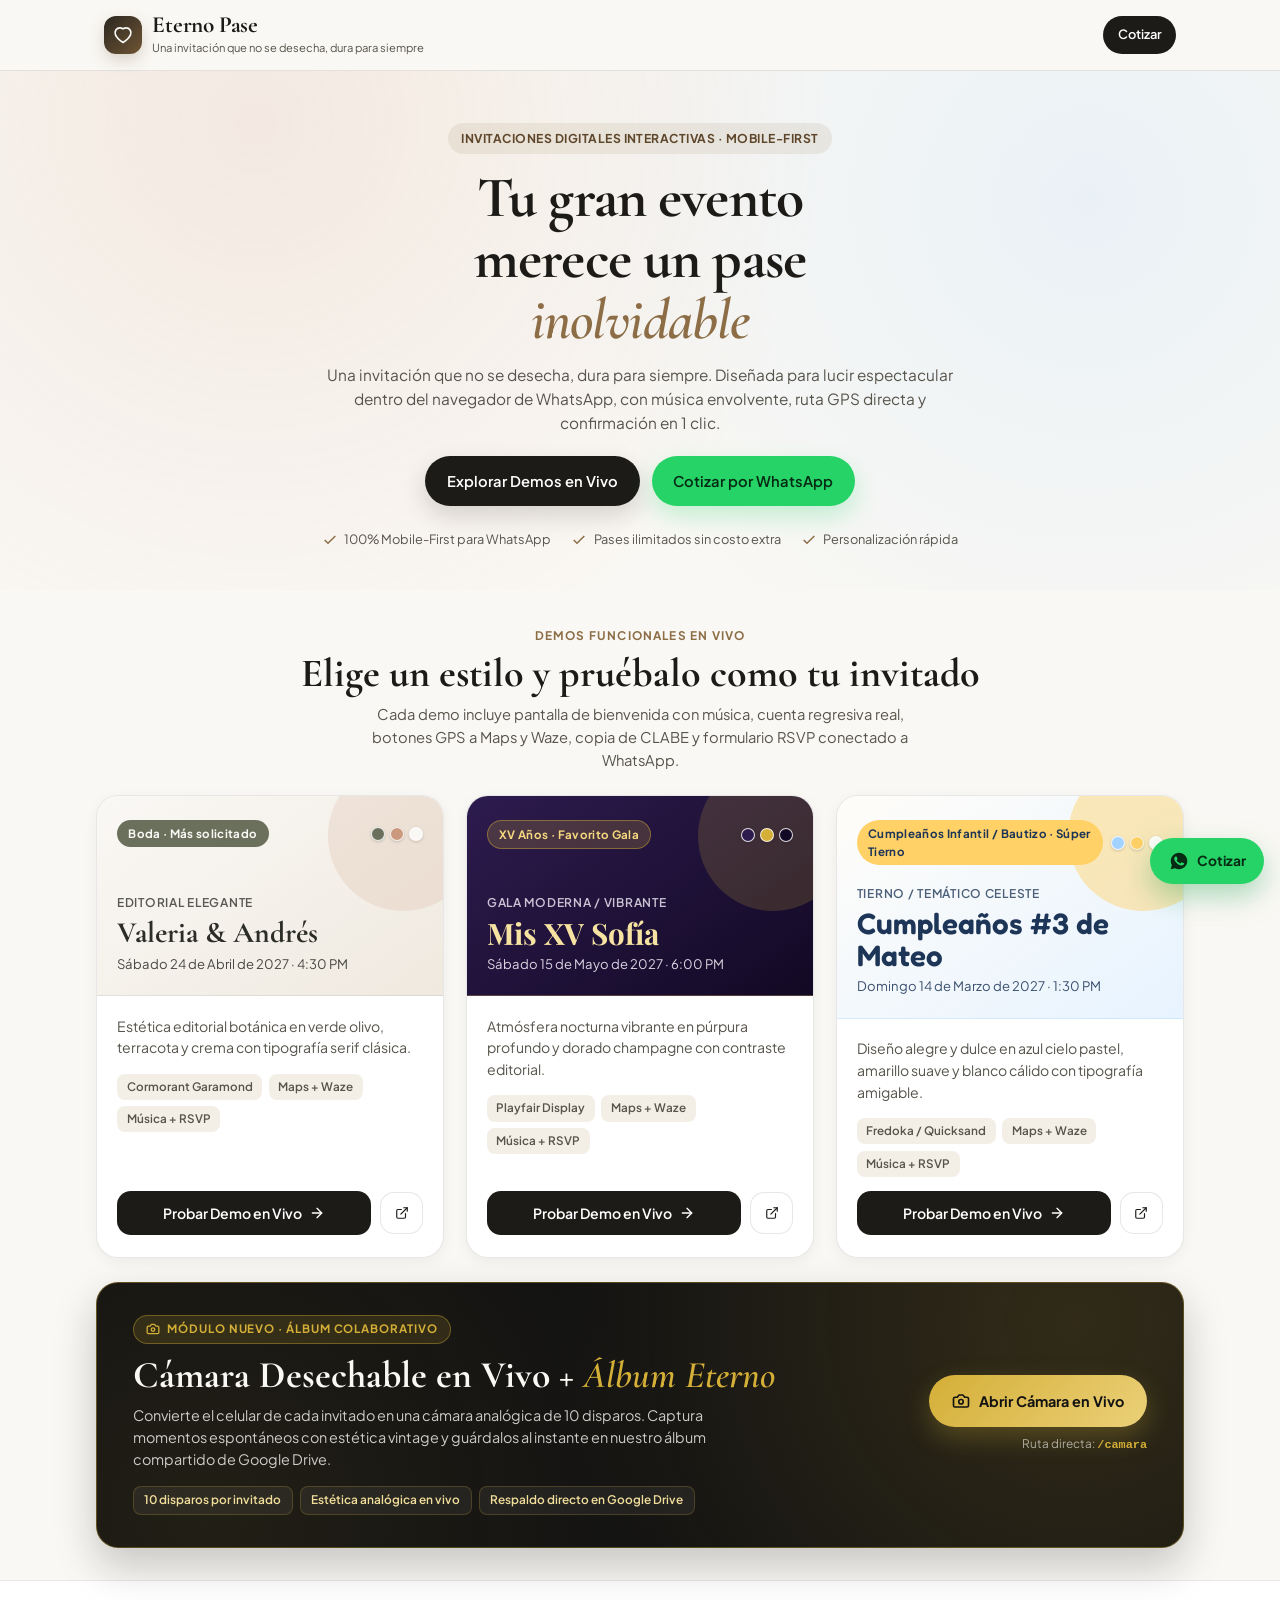
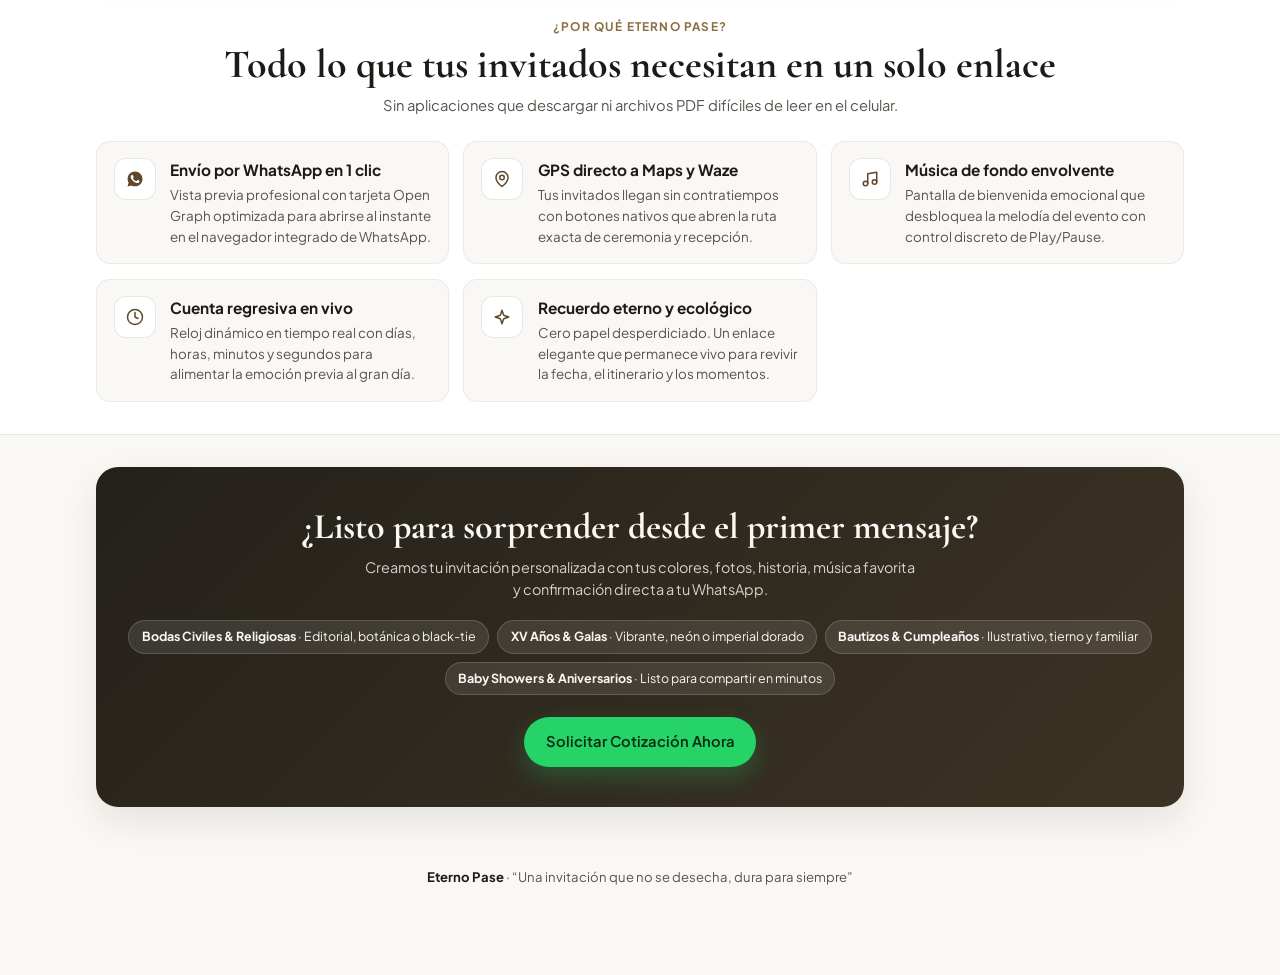
==== commit 47001276: "feat: integrar módulo Cámara Desechable en Vivo + Álbum Eterno (/camara)" ====
--- a/index.html
+++ b/index.html
@@ -26,6 +26,146 @@
 
   <link rel="stylesheet" href="css/main.css" />
   <link rel="stylesheet" href="css/invitations.css" />
+  <style>
+    /* Bloque destacado: Cámara Desechable en Vivo + Álbum Eterno */
+    .ep-camera-banner {
+      margin-top: 1.5rem;
+      position: relative;
+      overflow: hidden;
+      background:
+        radial-gradient(circle at 90% 15%, rgba(212, 175, 55, 0.16), transparent 52%),
+        radial-gradient(circle at 10% 90%, rgba(212, 175, 55, 0.08), transparent 45%),
+        #121212;
+      color: #faf8f4;
+      border: 1px solid rgba(212, 175, 55, 0.34);
+      border-radius: var(--ep-radius-lg);
+      padding: 1.5rem 1.35rem;
+      box-shadow: 0 18px 42px rgba(18, 18, 18, 0.22);
+      display: grid;
+      grid-template-columns: 1fr;
+      gap: 1.25rem;
+      align-items: center;
+    }
+
+    .ep-camera-banner__eyebrow {
+      display: inline-flex;
+      align-items: center;
+      gap: 0.45rem;
+      padding: 0.3rem 0.75rem;
+      border-radius: var(--ep-radius-pill);
+      background: rgba(212, 175, 55, 0.14);
+      border: 1px solid rgba(212, 175, 55, 0.38);
+      color: #d4af37;
+      font-family: var(--ep-font-body);
+      font-size: 0.72rem;
+      font-weight: 700;
+      letter-spacing: 0.08em;
+      text-transform: uppercase;
+    }
+
+    .ep-camera-banner__title {
+      font-family: 'Cormorant Garamond', Georgia, serif;
+      font-size: clamp(1.7rem, 4.5vw, 2.35rem);
+      font-weight: 700;
+      line-height: 1.08;
+      margin: 0.7rem 0 0.5rem;
+      color: #faf8f4;
+    }
+
+    .ep-camera-banner__title em {
+      font-style: italic;
+      color: #d4af37;
+      font-weight: 600;
+    }
+
+    .ep-camera-banner__desc {
+      margin: 0 0 0.95rem;
+      max-width: 58ch;
+      font-family: var(--ep-font-body);
+      font-size: 0.9rem;
+      color: rgba(250, 248, 244, 0.8);
+    }
+
+    .ep-camera-banner__chips {
+      display: flex;
+      flex-wrap: wrap;
+      gap: 0.45rem;
+    }
+
+    .ep-camera-banner__chip {
+      font-family: var(--ep-font-body);
+      font-size: 0.74rem;
+      font-weight: 600;
+      padding: 0.28rem 0.65rem;
+      border-radius: 8px;
+      background: rgba(255, 255, 255, 0.06);
+      border: 1px solid rgba(212, 175, 55, 0.22);
+      color: #f2de9b;
+    }
+
+    .ep-camera-banner__aside {
+      display: flex;
+      flex-direction: column;
+      align-items: stretch;
+      gap: 0.55rem;
+    }
+
+    .ep-camera-banner__cta {
+      display: inline-flex;
+      align-items: center;
+      justify-content: center;
+      gap: 0.55rem;
+      padding: 0.92rem 1.45rem;
+      border-radius: var(--ep-radius-pill);
+      background: linear-gradient(135deg, #d4af37 0%, #ebd078 100%);
+      color: #121212;
+      font-family: var(--ep-font-body);
+      font-size: 0.9rem;
+      font-weight: 700;
+      white-space: nowrap;
+      box-shadow: 0 10px 26px rgba(212, 175, 55, 0.28);
+      transition: transform 0.2s ease, filter 0.2s ease, box-shadow 0.2s ease;
+    }
+
+    .ep-camera-banner__cta:hover {
+      transform: translateY(-2px);
+      filter: brightness(1.05);
+      box-shadow: 0 14px 30px rgba(212, 175, 55, 0.36);
+    }
+
+    .ep-camera-banner__cta:focus-visible {
+      outline: 2px solid #d4af37;
+      outline-offset: 3px;
+    }
+
+    .ep-camera-banner__route {
+      text-align: center;
+      font-family: var(--ep-font-body);
+      font-size: 0.74rem;
+      color: rgba(250, 248, 244, 0.62);
+    }
+
+    .ep-camera-banner__route code {
+      color: #d4af37;
+      font-weight: 600;
+    }
+
+    @media (min-width: 720px) {
+      .ep-camera-banner {
+        grid-template-columns: 1fr auto;
+        gap: 1.75rem;
+        padding: 2rem 2.25rem;
+      }
+
+      .ep-camera-banner__aside {
+        align-items: flex-end;
+      }
+
+      .ep-camera-banner__route {
+        text-align: right;
+      }
+    }
+  </style>
 </head>
 <body>
   <!-- VISTA 1: LANDING / HUB DE DEMOS (/) -->
@@ -183,6 +323,41 @@
               </div>
             </article>
           </div>
+
+          <!-- Módulo Destacado: Cámara Desechable en Vivo + Álbum Eterno (/camara) -->
+          <article class="ep-camera-banner" id="ep-camera-spotlight" aria-labelledby="ep-camera-spotlight-title">
+            <div class="ep-camera-banner__content">
+              <span class="ep-camera-banner__eyebrow">
+                <svg width="14" height="14" viewBox="0 0 24 24" fill="none" stroke="currentColor" stroke-width="2.2" stroke-linecap="round" stroke-linejoin="round" aria-hidden="true">
+                  <path d="M14.5 4h-5L7 7H4a2 2 0 0 0-2 2v9a2 2 0 0 0 2 2h16a2 2 0 0 0 2-2V9a2 2 0 0 0-2-2h-3l-2.5-3z" />
+                  <circle cx="12" cy="13" r="3" />
+                </svg>
+                <span>Módulo Nuevo · Álbum Colaborativo</span>
+              </span>
+              <h3 class="ep-camera-banner__title" id="ep-camera-spotlight-title">
+                Cámara Desechable en Vivo + <em>Álbum Eterno</em>
+              </h3>
+              <p class="ep-camera-banner__desc">
+                Convierte el celular de cada invitado en una cámara analógica de 10 disparos. Captura momentos espontáneos con estética vintage y guárdalos al instante en nuestro álbum compartido de Google Drive.
+              </p>
+              <div class="ep-camera-banner__chips">
+                <span class="ep-camera-banner__chip">10 disparos por invitado</span>
+                <span class="ep-camera-banner__chip">Estética analógica en vivo</span>
+                <span class="ep-camera-banner__chip">Respaldo directo en Google Drive</span>
+              </div>
+            </div>
+
+            <div class="ep-camera-banner__aside">
+              <a class="ep-camera-banner__cta" href="camara.html">
+                <svg width="18" height="18" viewBox="0 0 24 24" fill="none" stroke="currentColor" stroke-width="2.2" stroke-linecap="round" stroke-linejoin="round" aria-hidden="true">
+                  <path d="M14.5 4h-5L7 7H4a2 2 0 0 0-2 2v9a2 2 0 0 0 2 2h16a2 2 0 0 0 2-2V9a2 2 0 0 0-2-2h-3l-2.5-3z" />
+                  <circle cx="12" cy="13" r="3" />
+                </svg>
+                <span>Abrir Cámara en Vivo</span>
+              </a>
+              <span class="ep-camera-banner__route">Ruta directa: <code>/camara</code></span>
+            </div>
+          </article>
         </div>
       </section>
 
@@ -254,8 +429,8 @@
   <!-- Notificación Toast -->
   <div class="ep-toast" id="ep-toast" role="status" aria-live="polite"></div>
 
-  <script src="js/demosConfig.js?v=2"></script>
-  <script src="js/audioSynth.js?v=2"></script>
-  <script src="js/app.js?v=2"></script>
+  <script src="js/demosConfig.js?v=3"></script>
+  <script src="js/audioSynth.js?v=3"></script>
+  <script src="js/app.js?v=3"></script>
 </body>
 </html>
